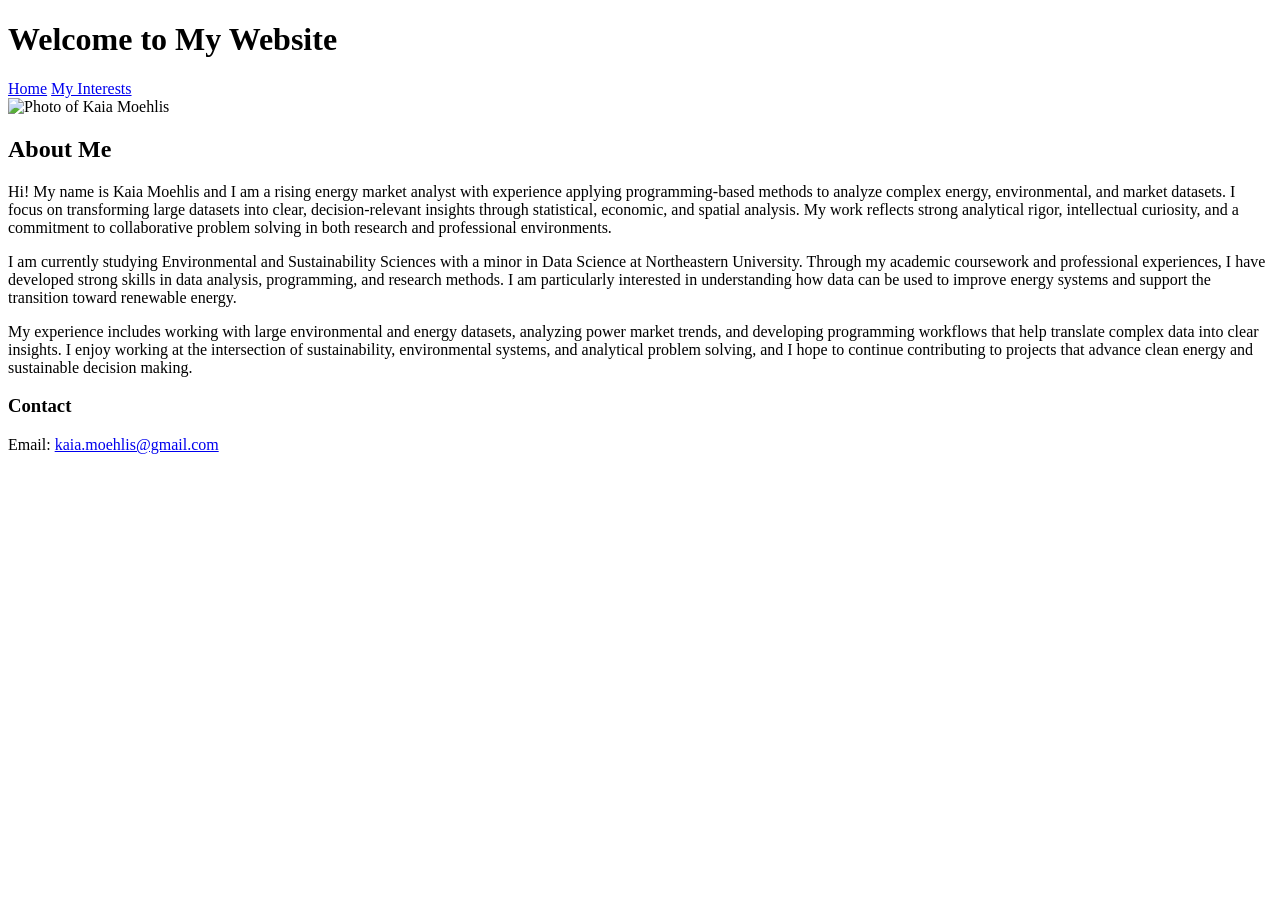
==== index.html @ 1e7b28e8 "Create index.html" ====
<!DOCTYPE html>
<html>
<head>
<title>Kaia Moehlis | Personal Website</title>
<link rel="stylesheet" href="style.css">
</head>

<body>

<header>
<h1>Welcome to My Website</h1>

<nav>
<a href="index.html">Home</a>
<a href="interests.html">My Interests</a>
</nav>
</header>

<section>

<img src="profile.jpg" alt="Photo of Kaia Moehlis" width="300">

<h2>About Me</h2>

<p>
Hi! My name is Kaia Moehlis and I am a rising energy market analyst with experience applying programming-based methods to analyze complex energy, environmental, and market datasets. I focus on transforming large datasets into clear, decision-relevant insights through statistical, economic, and spatial analysis. My work reflects strong analytical rigor, intellectual curiosity, and a commitment to collaborative problem solving in both research and professional environments.
</p>

<p>
I am currently studying Environmental and Sustainability Sciences with a minor in Data Science at Northeastern University. Through my academic coursework and professional experiences, I have developed strong skills in data analysis, programming, and research methods. I am particularly interested in understanding how data can be used to improve energy systems and support the transition toward renewable energy.
</p>

<p>
My experience includes working with large environmental and energy datasets, analyzing power market trends, and developing programming workflows that help translate complex data into clear insights. I enjoy working at the intersection of sustainability, environmental systems, and analytical problem solving, and I hope to continue contributing to projects that advance clean energy and sustainable decision making.
</p>

</section>

<footer>

<h3>Contact</h3>

<p>Email: <a href="mailto:kaia.moehlis@gmail.com">kaia.moehlis@gmail.com</a></p>

</footer>

</body>
</html>
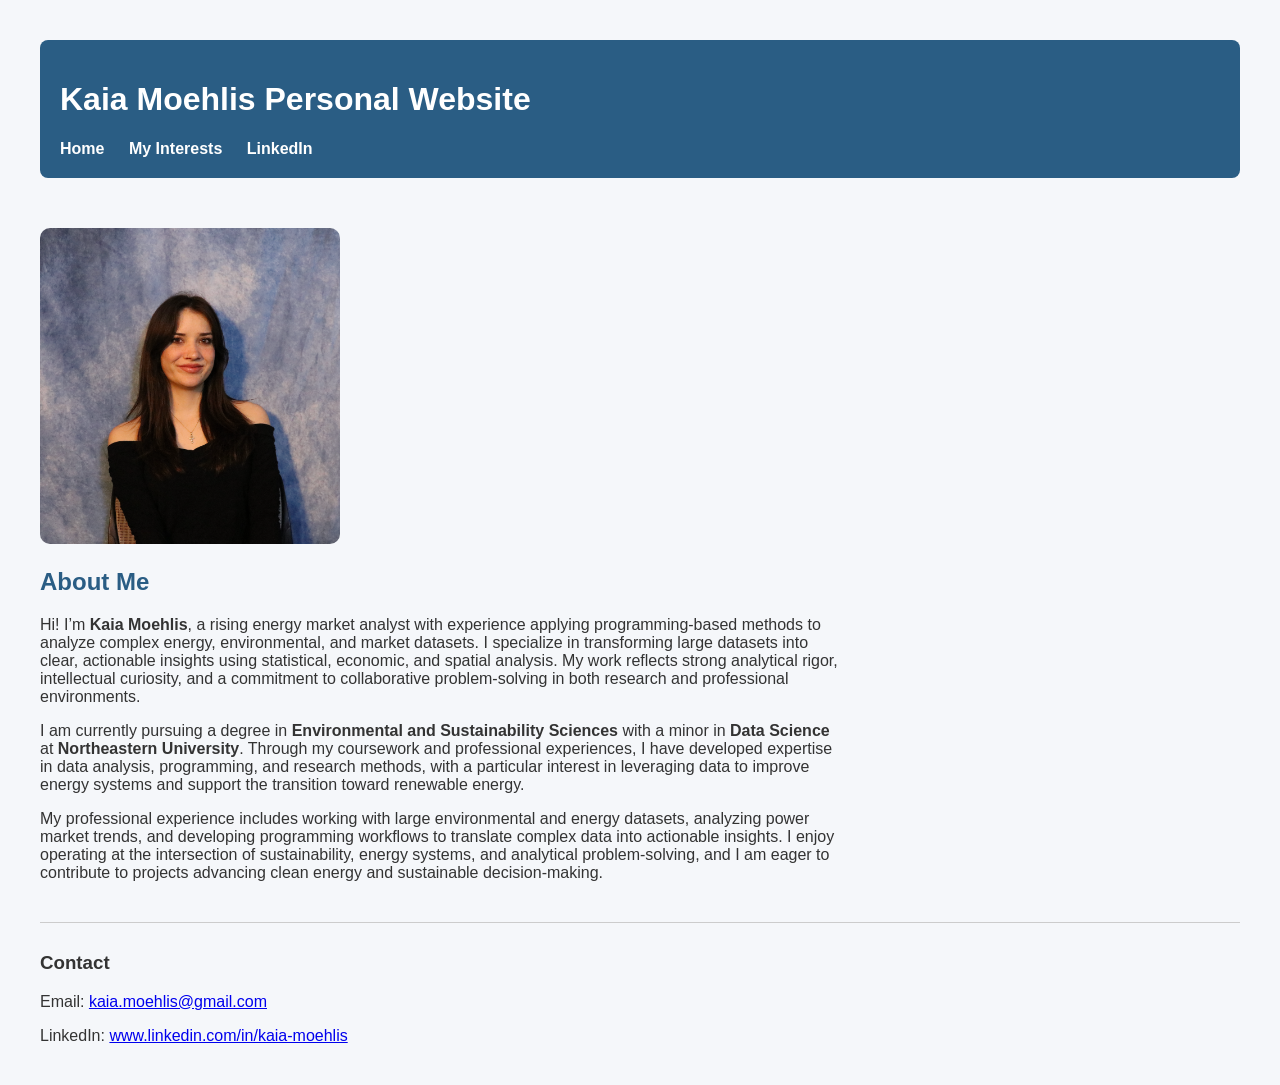
==== commit 01ac4e4e: "Update index.html" ====
--- a/index.html
+++ b/index.html
@@ -1,48 +1,45 @@
 <!DOCTYPE html>
-<html>
+<html lang="en">
 <head>
-<title>Kaia Moehlis | Personal Website</title>
-<link rel="stylesheet" href="style.css">
+  <meta charset="UTF-8">
+  <meta name="viewport" content="width=device-width, initial-scale=1.0">
+  <title>Kaia Moehlis | Personal Website</title>
+  <link rel="stylesheet" href="style.css">
 </head>
-
 <body>
 
-<header>
-<h1>Welcome to My Website</h1>
+  <header>
+    <h1>Kaia Moehlis Personal Website</h1>
+    <nav>
+      <a href="index.html">Home</a>
+      <a href="interests.html">My Interests</a>
+      <a href="https://www.linkedin.com/in/kaia-moehlis" target="_blank" rel="noopener">LinkedIn</a>
+    </nav>
+  </header>
 
-<nav>
-<a href="index.html">Home</a>
-<a href="interests.html">My Interests</a>
-</nav>
-</header>
+  <section>
+    <img src="profile.jpg" alt="Photo of Kaia Moehlis" width="300">
 
-<section>
+    <h2>About Me</h2>
 
-<img src="profile.jpg" alt="Photo of Kaia Moehlis" width="300">
+    <p>
+      Hi! I’m <strong>Kaia Moehlis</strong>, a rising energy market analyst with experience applying programming-based methods to analyze complex energy, environmental, and market datasets. I specialize in transforming large datasets into clear, actionable insights using statistical, economic, and spatial analysis. My work reflects strong analytical rigor, intellectual curiosity, and a commitment to collaborative problem-solving in both research and professional environments.
+    </p>
 
-<h2>About Me</h2>
+    <p>
+      I am currently pursuing a degree in <strong>Environmental and Sustainability Sciences</strong> with a minor in <strong>Data Science</strong> at <strong>Northeastern University</strong>. Through my coursework and professional experiences, I have developed expertise in data analysis, programming, and research methods, with a particular interest in leveraging data to improve energy systems and support the transition toward renewable energy.
+    </p>
 
-<p>
-Hi! My name is Kaia Moehlis and I am a rising energy market analyst with experience applying programming-based methods to analyze complex energy, environmental, and market datasets. I focus on transforming large datasets into clear, decision-relevant insights through statistical, economic, and spatial analysis. My work reflects strong analytical rigor, intellectual curiosity, and a commitment to collaborative problem solving in both research and professional environments.
-</p>
+    <p>
+      My professional experience includes working with large environmental and energy datasets, analyzing power market trends, and developing programming workflows to translate complex data into actionable insights. I enjoy operating at the intersection of sustainability, energy systems, and analytical problem-solving, and I am eager to contribute to projects advancing clean energy and sustainable decision-making.
+    </p>
+  </section>
 
-<p>
-I am currently studying Environmental and Sustainability Sciences with a minor in Data Science at Northeastern University. Through my academic coursework and professional experiences, I have developed strong skills in data analysis, programming, and research methods. I am particularly interested in understanding how data can be used to improve energy systems and support the transition toward renewable energy.
-</p>
-
-<p>
-My experience includes working with large environmental and energy datasets, analyzing power market trends, and developing programming workflows that help translate complex data into clear insights. I enjoy working at the intersection of sustainability, environmental systems, and analytical problem solving, and I hope to continue contributing to projects that advance clean energy and sustainable decision making.
-</p>
-
-</section>
-
-<footer>
-
-<h3>Contact</h3>
-
-<p>Email: <a href="mailto:kaia.moehlis@gmail.com">kaia.moehlis@gmail.com</a></p>
-
-</footer>
+  <footer>
+    <h3>Contact</h3>
+    <p>Email: <a href="mailto:kaia.moehlis@gmail.com">kaia.moehlis@gmail.com</a></p>
+    <p>LinkedIn: <a href="https://www.linkedin.com/in/kaia-moehlis" target="_blank" rel="noopener">www.linkedin.com/in/kaia-moehlis</a></p>
+  </footer>
 
 </body>
 </html>
--- a/style.css
+++ b/style.css
@@ -0,0 +1,49 @@
+body {
+font-family: Arial, sans-serif;
+margin: 40px;
+background-color: #f5f7fa;
+color: #333;
+}
+
+header {
+background-color: #2a5d84;
+color: white;
+padding: 20px;
+border-radius: 8px;
+}
+
+nav {
+margin-top: 10px;
+}
+
+nav a {
+margin-right: 20px;
+color: white;
+text-decoration: none;
+font-weight: bold;
+}
+
+nav a:hover {
+text-decoration: underline;
+}
+
+section {
+max-width: 800px;
+margin-top: 30px;
+}
+
+img {
+margin-top: 20px;
+border-radius: 10px;
+}
+
+h2 {
+margin-top: 20px;
+color: #2a5d84;
+}
+
+footer {
+margin-top: 40px;
+padding-top: 10px;
+border-top: 1px solid #ccc;
+}
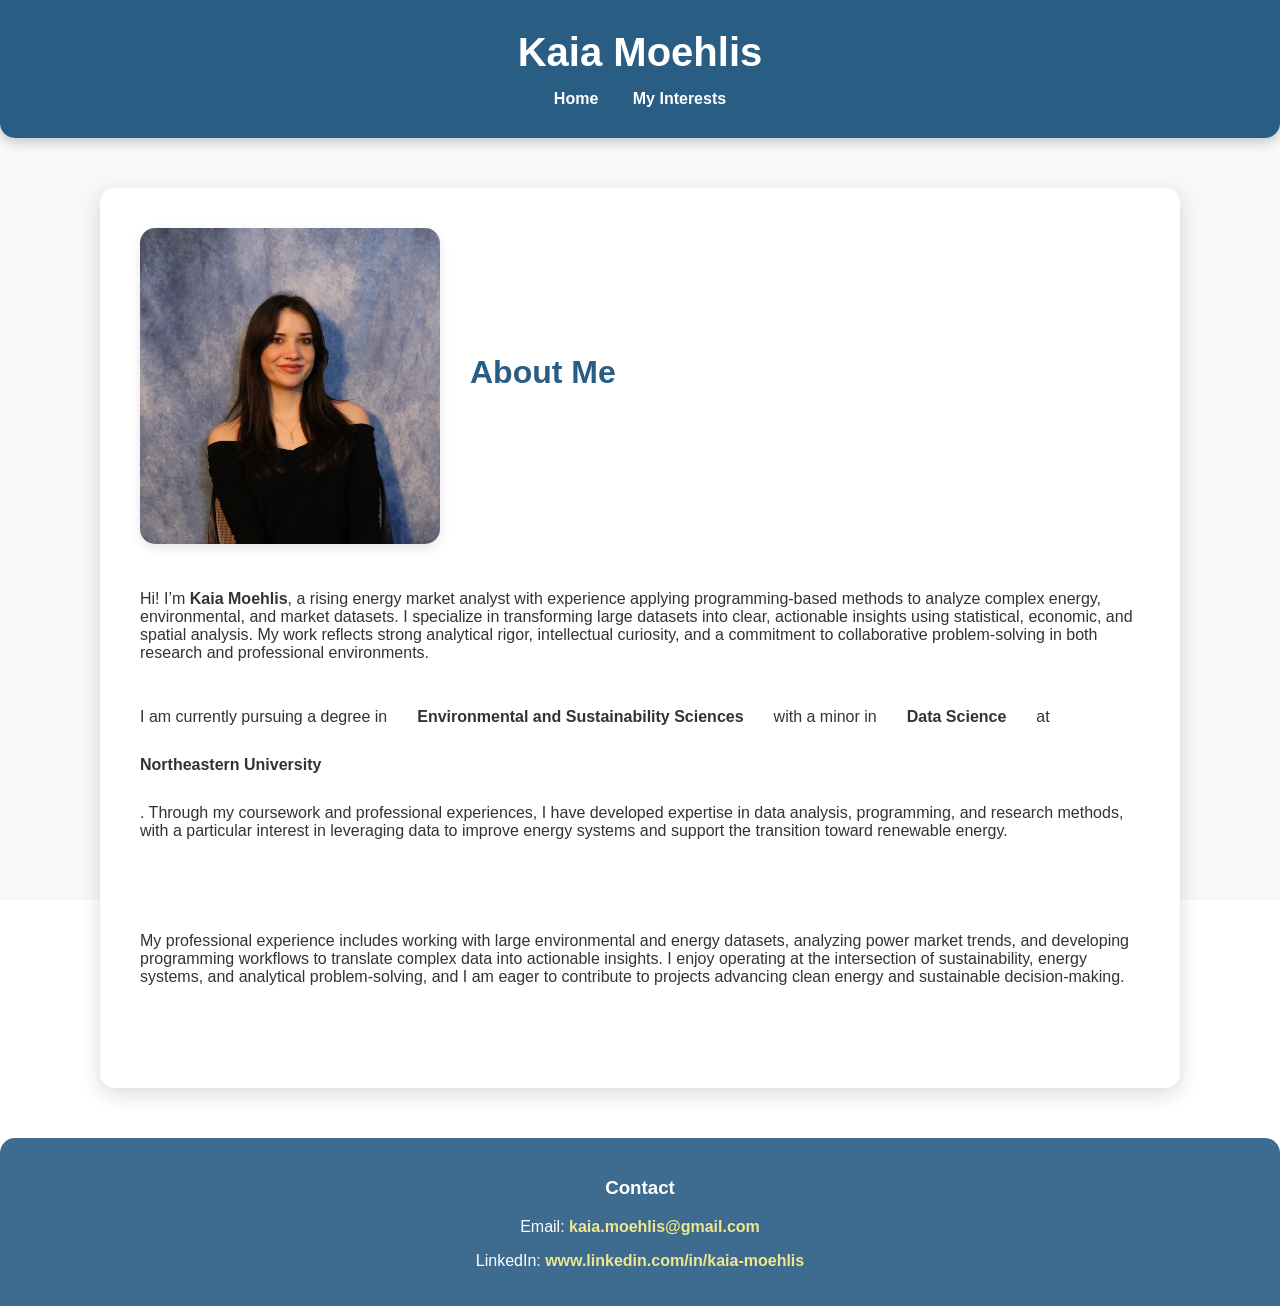
==== commit d45614d2: "Update index.html" ====
--- a/index.html
+++ b/index.html
@@ -9,11 +9,10 @@
 <body>
 
   <header>
-    <h1>Kaia Moehlis Personal Website</h1>
+    <h1>Kaia Moehlis</h1>
     <nav>
       <a href="index.html">Home</a>
       <a href="interests.html">My Interests</a>
-      <a href="https://www.linkedin.com/in/kaia-moehlis" target="_blank" rel="noopener">LinkedIn</a>
     </nav>
   </header>
 
@@ -26,11 +25,9 @@
       Hi! I’m <strong>Kaia Moehlis</strong>, a rising energy market analyst with experience applying programming-based methods to analyze complex energy, environmental, and market datasets. I specialize in transforming large datasets into clear, actionable insights using statistical, economic, and spatial analysis. My work reflects strong analytical rigor, intellectual curiosity, and a commitment to collaborative problem-solving in both research and professional environments.
     </p>
 
-    <p>
       I am currently pursuing a degree in <strong>Environmental and Sustainability Sciences</strong> with a minor in <strong>Data Science</strong> at <strong>Northeastern University</strong>. Through my coursework and professional experiences, I have developed expertise in data analysis, programming, and research methods, with a particular interest in leveraging data to improve energy systems and support the transition toward renewable energy.
     </p>
 
-    <p>
       My professional experience includes working with large environmental and energy datasets, analyzing power market trends, and developing programming workflows to translate complex data into actionable insights. I enjoy operating at the intersection of sustainability, energy systems, and analytical problem-solving, and I am eager to contribute to projects advancing clean energy and sustainable decision-making.
     </p>
   </section>
--- a/style.css
+++ b/style.css
@@ -1,49 +1,131 @@
+/* Global Styles */
 body {
-font-family: Arial, sans-serif;
-margin: 40px;
-background-color: #f5f7fa;
-color: #333;
+    font-family: 'Arial', sans-serif;
+    margin: 0;
+    padding: 0;
+    color: #333;
+    background: url('background.jpg') no-repeat center center fixed;
+    background-size: cover;
 }
 
+/* Transparent overlay */
+body::before {
+    content: "";
+    position: fixed;
+    top: 0;
+    left: 0;
+    width: 100%;
+    height: 100%;
+    background-color: rgba(245, 247, 250, 0.85); /* semi-transparent overlay */
+    z-index: -1;
+}
+
+/* Header */
 header {
-background-color: #2a5d84;
-color: white;
-padding: 20px;
-border-radius: 8px;
+    text-align: center;
+    background-color: #2a5d84;
+    color: white;
+    padding: 30px 20px;
+    border-radius: 0 0 15px 15px;
+    box-shadow: 0 4px 12px rgba(0, 0, 0, 0.2);
+}
+
+header h1 {
+    margin: 0;
+    font-size: 2.5rem;
+    font-weight: bold;
 }
 
 nav {
-margin-top: 10px;
+    margin-top: 15px;
 }
 
 nav a {
-margin-right: 20px;
-color: white;
-text-decoration: none;
-font-weight: bold;
+    margin: 0 15px;
+    color: white;
+    text-decoration: none;
+    font-weight: bold;
+    font-size: 1rem;
+    transition: all 0.3s ease;
 }
 
 nav a:hover {
-text-decoration: underline;
+    text-decoration: underline;
+    color: #f0e68c; /* subtle accent on hover */
 }
 
+/* Main Section */
 section {
-max-width: 800px;
-margin-top: 30px;
+    max-width: 1000px;
+    margin: 50px auto;
+    padding: 40px;
+    background-color: rgba(255, 255, 255, 0.95);
+    border-radius: 15px;
+    box-shadow: 0 6px 20px rgba(0, 0, 0, 0.15);
+    display: flex;
+    flex-wrap: wrap;
+    align-items: center;
+    gap: 30px;
 }
 
-img {
-margin-top: 20px;
-border-radius: 10px;
+/* Profile Image */
+section img {
+    width: 300px;
+    border-radius: 15px;
+    box-shadow: 0 4px 12px rgba(0,0,0,0.1);
+}
+
+/* About Me Text */
+section div.about-text {
+    flex: 1;
+    min-width: 300px;
 }
 
 h2 {
-margin-top: 20px;
-color: #2a5d84;
+    color: #2a5d84;
+    margin-top: 0;
+    font-size: 2rem;
 }
 
+/* Lists */
+ul {
+    list-style-type: disc;
+    padding-left: 20px;
+}
+
+/* Footer */
 footer {
-margin-top: 40px;
-padding-top: 10px;
-border-top: 1px solid #ccc;
+    text-align: center;
+    margin-top: 50px;
+    padding: 20px;
+    background-color: rgba(42, 93, 132, 0.9);
+    color: white;
+    border-radius: 15px 15px 0 0;
 }
+
+footer a {
+    color: #f0e68c;
+    text-decoration: none;
+    font-weight: bold;
+    transition: all 0.3s ease;
+}
+
+footer a:hover {
+    text-decoration: underline;
+}
+
+/* Responsive Design */
+@media screen and (max-width: 900px) {
+    section {
+        flex-direction: column;
+        text-align: center;
+    }
+    
+    section div.about-text {
+        text-align: center;
+    }
+    
+    section img {
+        margin: 0 auto;
+    }
+}
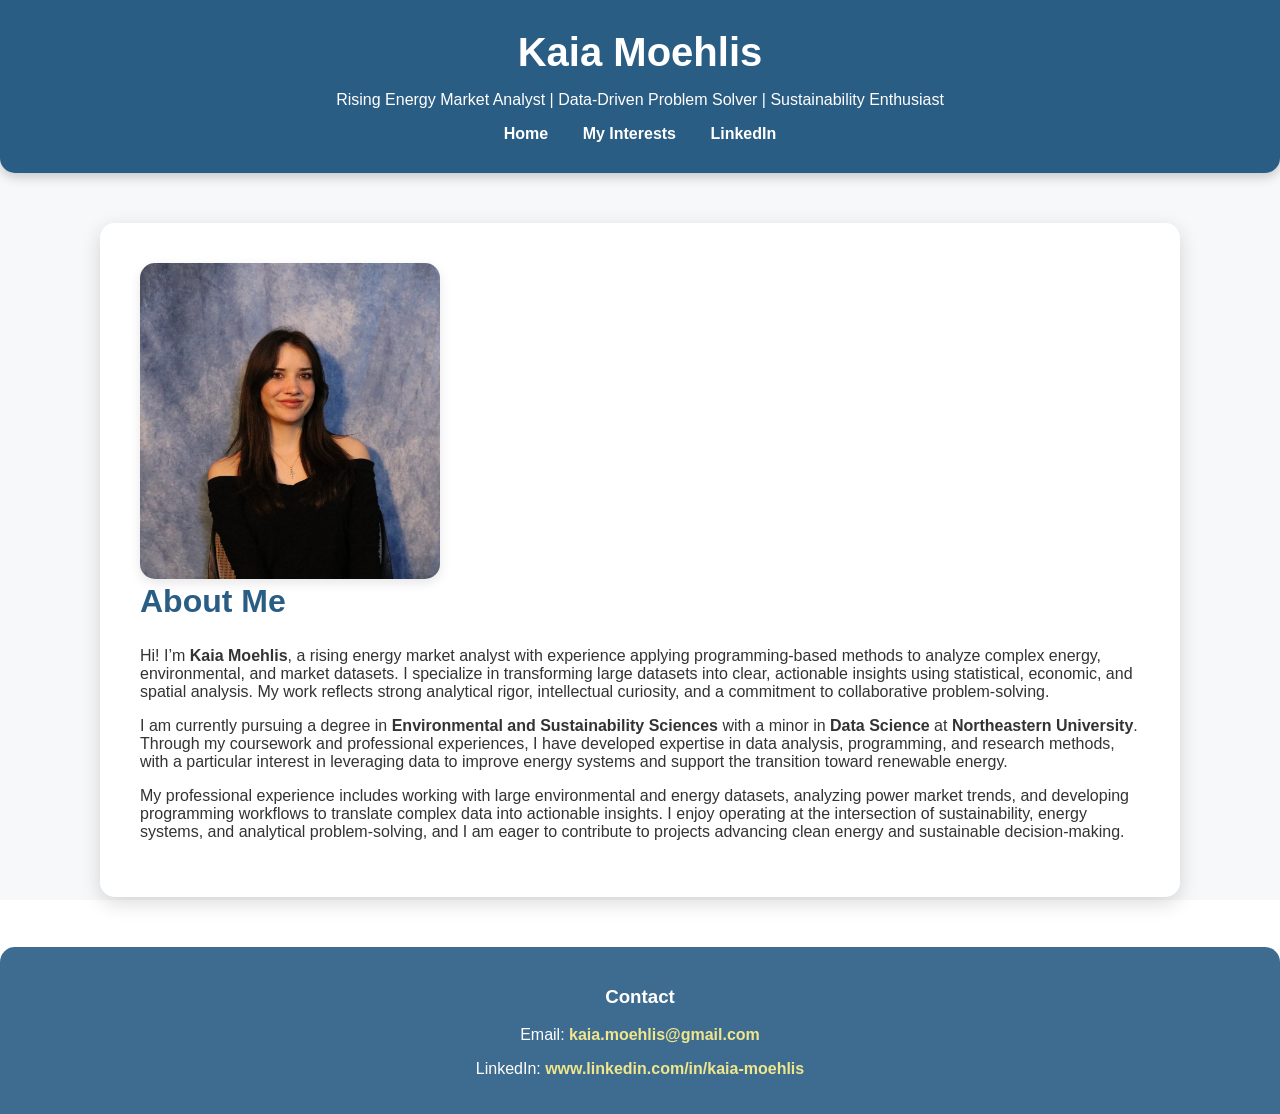
==== commit 43c81a7b: "Update index.html" ====
--- a/index.html
+++ b/index.html
@@ -8,30 +8,43 @@
 </head>
 <body>
 
-  <header>
-    <h1>Kaia Moehlis</h1>
-    <nav>
-      <a href="index.html">Home</a>
-      <a href="interests.html">My Interests</a>
-    </nav>
+  <!-- Hero Section -->
+  <header class="hero">
+    <div class="hero-overlay">
+      <h1>Kaia Moehlis</h1>
+      <p>Rising Energy Market Analyst | Data-Driven Problem Solver | Sustainability Enthusiast</p>
+      <nav>
+        <a href="index.html">Home</a>
+        <a href="interests.html">My Interests</a>
+        <a href="https://www.linkedin.com/in/kaia-moehlis" target="_blank" rel="noopener">LinkedIn</a>
+      </nav>
+    </div>
   </header>
 
-  <section>
-    <img src="profile.jpg" alt="Photo of Kaia Moehlis" width="300">
+  <!-- About Me Section -->
+  <section class="about-section">
+    <div class="profile-container">
+      <img src="profile.jpg" alt="Photo of Kaia Moehlis" class="profile-photo">
 
-    <h2>About Me</h2>
+      <div class="about-text">
+        <h2>About Me</h2>
 
-    <p>
-      Hi! I’m <strong>Kaia Moehlis</strong>, a rising energy market analyst with experience applying programming-based methods to analyze complex energy, environmental, and market datasets. I specialize in transforming large datasets into clear, actionable insights using statistical, economic, and spatial analysis. My work reflects strong analytical rigor, intellectual curiosity, and a commitment to collaborative problem-solving in both research and professional environments.
-    </p>
+        <p>
+          Hi! I’m <strong>Kaia Moehlis</strong>, a rising energy market analyst with experience applying programming-based methods to analyze complex energy, environmental, and market datasets. I specialize in transforming large datasets into clear, actionable insights using statistical, economic, and spatial analysis. My work reflects strong analytical rigor, intellectual curiosity, and a commitment to collaborative problem-solving.
+        </p>
 
-      I am currently pursuing a degree in <strong>Environmental and Sustainability Sciences</strong> with a minor in <strong>Data Science</strong> at <strong>Northeastern University</strong>. Through my coursework and professional experiences, I have developed expertise in data analysis, programming, and research methods, with a particular interest in leveraging data to improve energy systems and support the transition toward renewable energy.
-    </p>
+        <p>
+          I am currently pursuing a degree in <strong>Environmental and Sustainability Sciences</strong> with a minor in <strong>Data Science</strong> at <strong>Northeastern University</strong>. Through my coursework and professional experiences, I have developed expertise in data analysis, programming, and research methods, with a particular interest in leveraging data to improve energy systems and support the transition toward renewable energy.
+        </p>
 
-      My professional experience includes working with large environmental and energy datasets, analyzing power market trends, and developing programming workflows to translate complex data into actionable insights. I enjoy operating at the intersection of sustainability, energy systems, and analytical problem-solving, and I am eager to contribute to projects advancing clean energy and sustainable decision-making.
-    </p>
+        <p>
+          My professional experience includes working with large environmental and energy datasets, analyzing power market trends, and developing programming workflows to translate complex data into actionable insights. I enjoy operating at the intersection of sustainability, energy systems, and analytical problem-solving, and I am eager to contribute to projects advancing clean energy and sustainable decision-making.
+        </p>
+      </div>
+    </div>
   </section>
 
+  <!-- Footer -->
   <footer>
     <h3>Contact</h3>
     <p>Email: <a href="mailto:kaia.moehlis@gmail.com">kaia.moehlis@gmail.com</a></p>
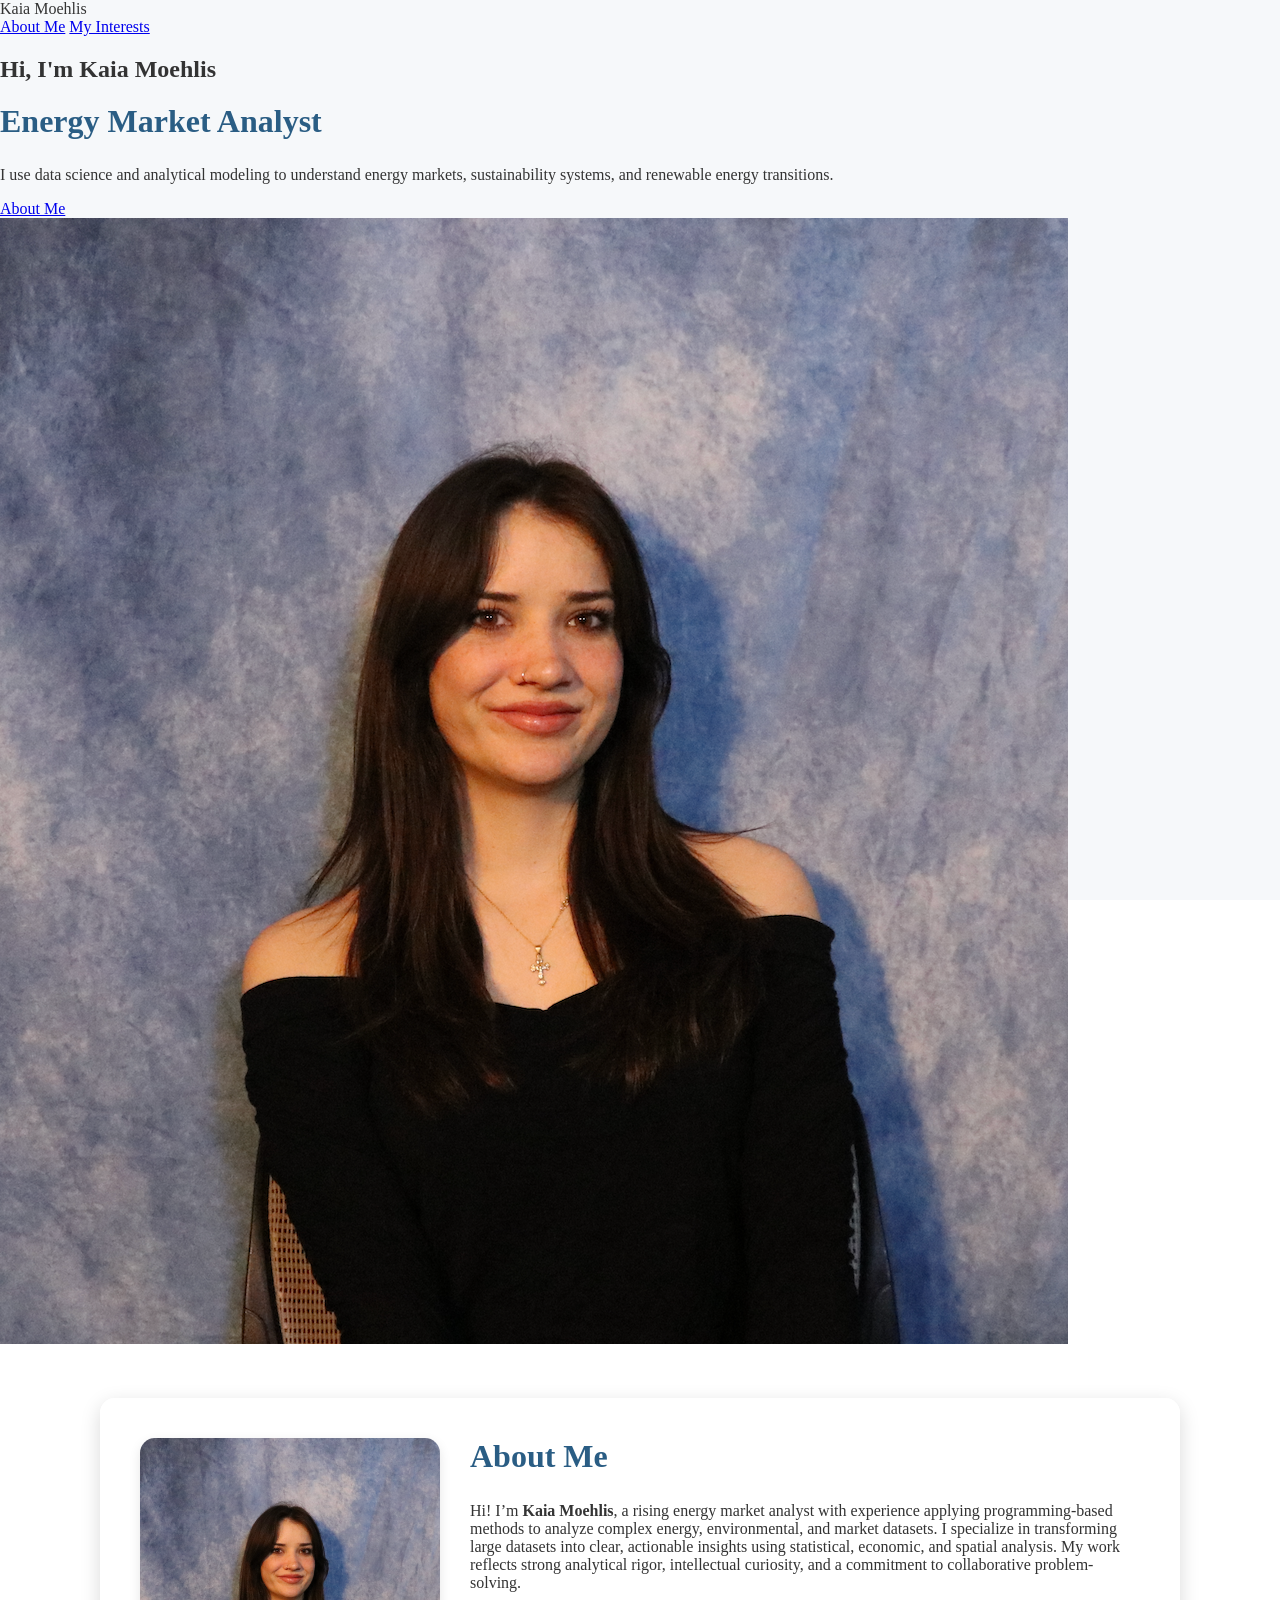
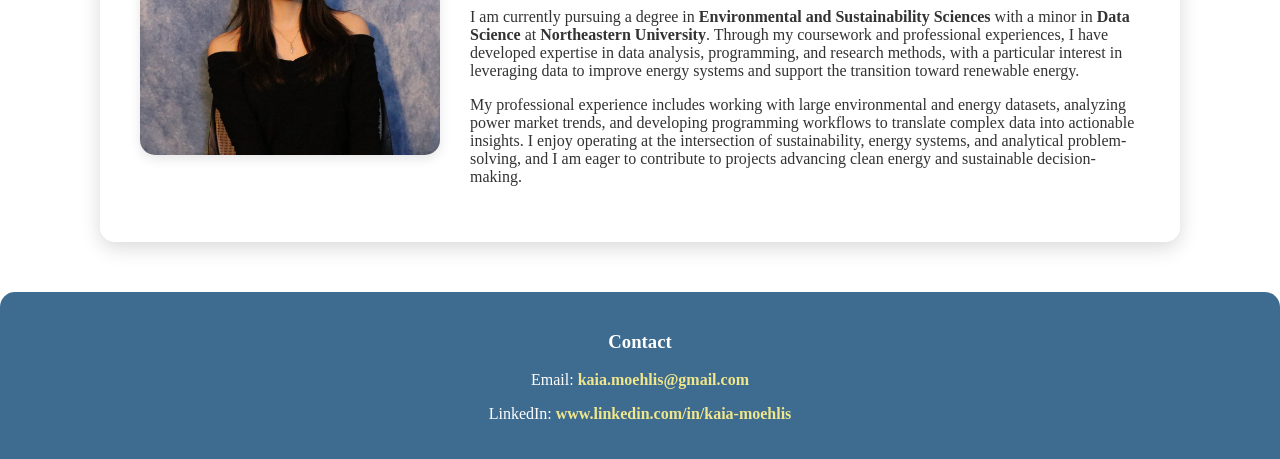
==== commit 5f1b950a: "Update index.html" ====
--- a/index.html
+++ b/index.html
@@ -7,19 +7,40 @@
   <link rel="stylesheet" href="style.css">
 </head>
 <body>
+  
+<!-- Navigation Bar -->
+<header class="navbar">
+  <div class="nav-container">
+    <div class="logo">Kaia Moehlis</div>
+    <nav>
+      <a href="about.html">About Me</a>
+      <a href="interests.html">My Interests</a>
+    </nav>
+  </div>
+</header>
 
-  <!-- Hero Section -->
-  <header class="hero">
-    <div class="hero-overlay">
-      <h1>Kaia Moehlis</h1>
-      <p>Rising Energy Market Analyst | Data-Driven Problem Solver | Sustainability Enthusiast</p>
-      <nav>
-        <a href="index.html">Home</a>
-        <a href="interests.html">My Interests</a>
-        <a href="https://www.linkedin.com/in/kaia-moehlis" target="_blank" rel="noopener">LinkedIn</a>
-      </nav>
+<!-- Hero Section -->
+<section class="hero">
+  <div class="hero-content">
+
+    <div class="hero-text">
+      <h1>Hi, I'm Kaia Moehlis</h1>
+      <h2>Energy Market Analyst</h2>
+
+      <p>
+        I use data science and analytical modeling to understand energy markets,
+        sustainability systems, and renewable energy transitions.
+      </p>
+
+      <a class="hero-button" href="about.html">About Me</a>
     </div>
-  </header>
+
+    <div class="hero-image">
+      <img src="profile.jpg" alt="Kaia Moehlis">
+    </div>
+
+  </div>
+</section>
 
   <!-- About Me Section -->
   <section class="about-section">
--- a/style.css
+++ b/style.css
@@ -1,6 +1,6 @@
 /* Global Styles */
 body {
-    font-family: 'Arial', sans-serif;
+    font-family: 'Times New Roman', Times, serif;
     margin: 0;
     padding: 0;
     color: #333;
@@ -20,42 +20,50 @@
     z-index: -1;
 }
 
-/* Header */
-header {
+/* Hero Section */
+header.hero {
+    background: url('hero-background.jpg') no-repeat center center;
+    background-size: cover;
+    height: 450px;
+    display: flex;
+    align-items: center;
+    justify-content: center;
+    position: relative;
+    color: white;
     text-align: center;
-    background-color: #2a5d84;
-    color: white;
-    padding: 30px 20px;
-    border-radius: 0 0 15px 15px;
-    box-shadow: 0 4px 12px rgba(0, 0, 0, 0.2);
 }
 
-header h1 {
-    margin: 0;
-    font-size: 2.5rem;
-    font-weight: bold;
+header.hero .hero-overlay {
+    background-color: rgba(42, 93, 132, 0.6); /* semi-transparent overlay */
+    padding: 50px 30px;
+    border-radius: 15px;
+    max-width: 900px;
 }
 
-nav {
-    margin-top: 15px;
+header.hero h1 {
+    font-size: 3rem;
+    margin-bottom: 15px;
 }
 
-nav a {
+header.hero p {
+    font-size: 1.2rem;
+    margin-bottom: 20px;
+}
+
+header.hero nav a {
     margin: 0 15px;
     color: white;
+    font-weight: bold;
     text-decoration: none;
-    font-weight: bold;
-    font-size: 1rem;
-    transition: all 0.3s ease;
+    transition: color 0.3s ease;
 }
 
-nav a:hover {
-    text-decoration: underline;
-    color: #f0e68c; /* subtle accent on hover */
+header.hero nav a:hover {
+    color: #f0e68c;
 }
 
-/* Main Section */
-section {
+/* About Me / Main Section */
+section.about-section {
     max-width: 1000px;
     margin: 50px auto;
     padding: 40px;
@@ -68,15 +76,20 @@
     gap: 30px;
 }
 
-/* Profile Image */
-section img {
+section.about-section .profile-container {
+    display: flex;
+    flex-wrap: wrap;
+    align-items: flex-start;
+    gap: 30px;
+}
+
+section.about-section img.profile-photo {
     width: 300px;
     border-radius: 15px;
-    box-shadow: 0 4px 12px rgba(0,0,0,0.1);
+    box-shadow: 0 4px 12px rgba(0, 0, 0, 0.1);
 }
 
-/* About Me Text */
-section div.about-text {
+section.about-section .about-text {
     flex: 1;
     min-width: 300px;
 }
@@ -116,16 +129,28 @@
 
 /* Responsive Design */
 @media screen and (max-width: 900px) {
-    section {
+    section.about-section {
         flex-direction: column;
         text-align: center;
     }
     
-    section div.about-text {
+    section.about-section .about-text {
         text-align: center;
     }
     
-    section img {
+    section.about-section img.profile-photo {
         margin: 0 auto;
     }
+    
+    header.hero {
+        height: 350px;
+    }
+
+    header.hero h1 {
+        font-size: 2rem;
+    }
+
+    header.hero p {
+        font-size: 1rem;
+    }
 }
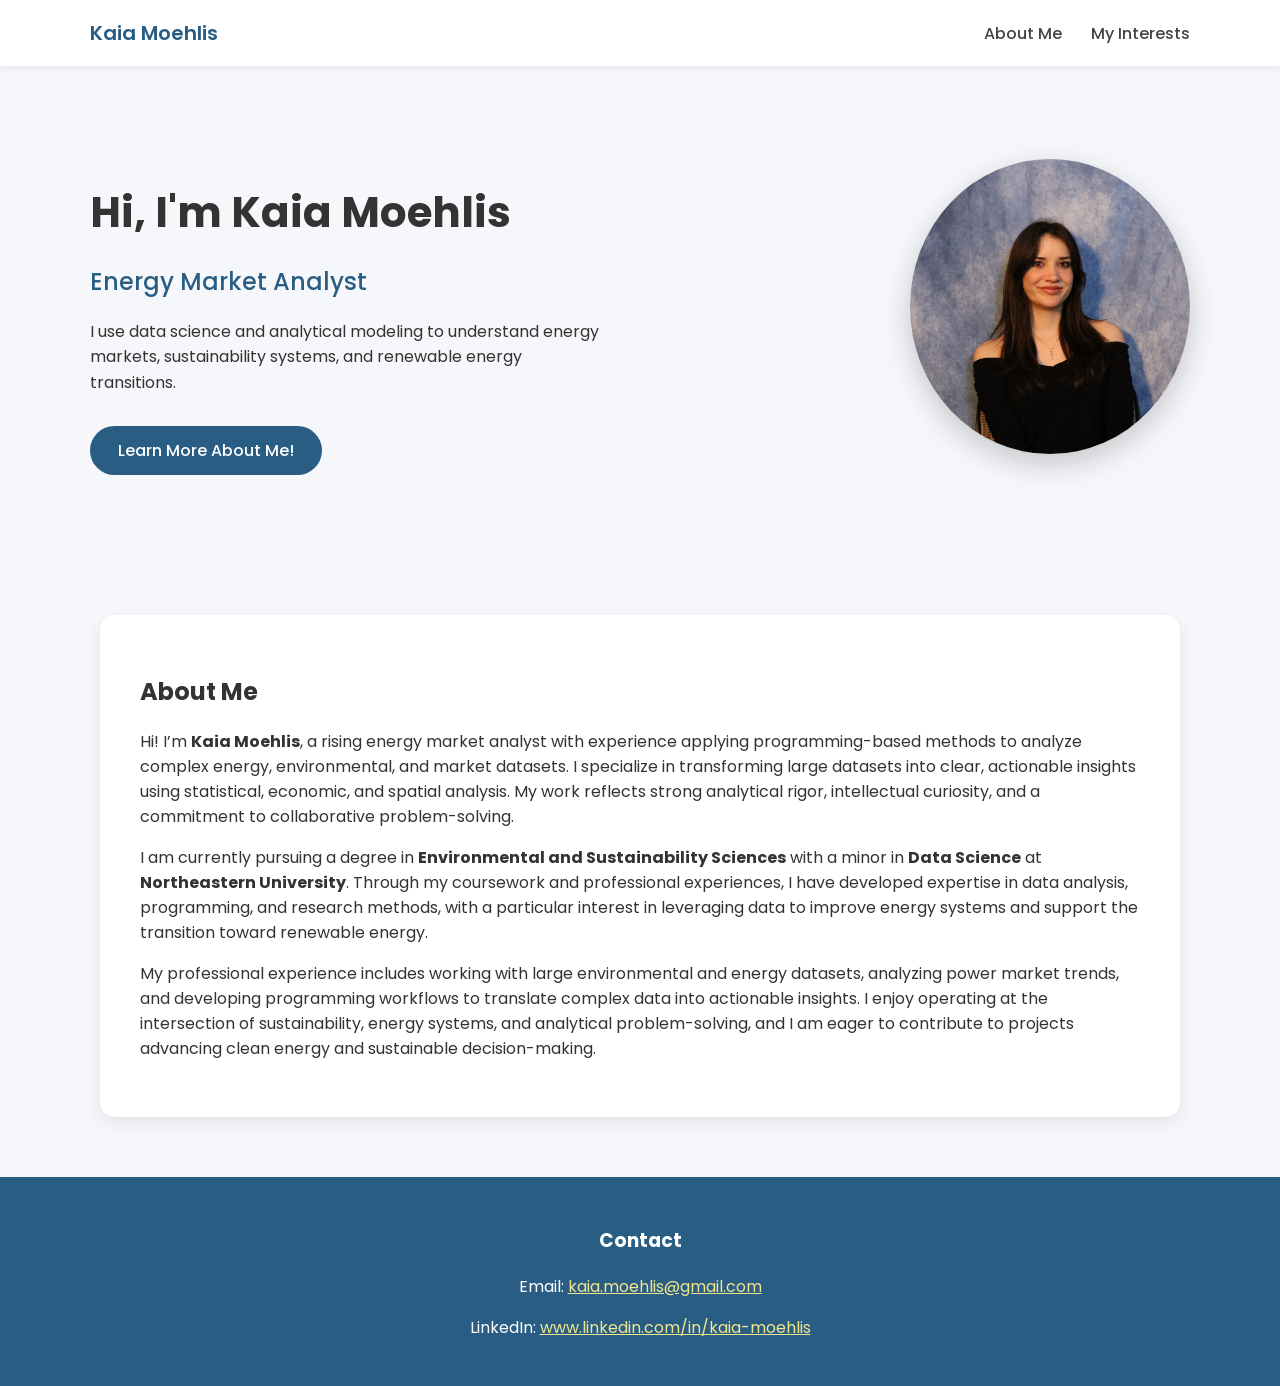
==== commit 0adde503: "Update index.html" ====
--- a/index.html
+++ b/index.html
@@ -32,7 +32,7 @@
         sustainability systems, and renewable energy transitions.
       </p>
 
-      <a class="hero-button" href="about.html">About Me</a>
+      <a class="hero-button" href="interests.html">Learn More About Me!</a>
     </div>
 
     <div class="hero-image">
@@ -42,29 +42,26 @@
   </div>
 </section>
 
-  <!-- About Me Section -->
-  <section class="about-section">
-    <div class="profile-container">
-      <img src="profile.jpg" alt="Photo of Kaia Moehlis" class="profile-photo">
+<!-- About Me Section -->
+<section class="about-section">
+  <div class="about-text">
+    <h2>About Me</h2>
 
-      <div class="about-text">
-        <h2>About Me</h2>
+    <p>
+      Hi! I’m <strong>Kaia Moehlis</strong>, a rising energy market analyst with experience applying programming-based methods to analyze complex energy, environmental, and market datasets. I specialize in transforming large datasets into clear, actionable insights using statistical, economic, and spatial analysis. My work reflects strong analytical rigor, intellectual curiosity, and a commitment to collaborative problem-solving.
+    </p>
 
-        <p>
-          Hi! I’m <strong>Kaia Moehlis</strong>, a rising energy market analyst with experience applying programming-based methods to analyze complex energy, environmental, and market datasets. I specialize in transforming large datasets into clear, actionable insights using statistical, economic, and spatial analysis. My work reflects strong analytical rigor, intellectual curiosity, and a commitment to collaborative problem-solving.
-        </p>
+    <p>
+      I am currently pursuing a degree in <strong>Environmental and Sustainability Sciences</strong> with a minor in <strong>Data Science</strong> at <strong>Northeastern University</strong>. Through my coursework and professional experiences, I have developed expertise in data analysis, programming, and research methods, with a particular interest in leveraging data to improve energy systems and support the transition toward renewable energy.
+    </p>
 
-        <p>
-          I am currently pursuing a degree in <strong>Environmental and Sustainability Sciences</strong> with a minor in <strong>Data Science</strong> at <strong>Northeastern University</strong>. Through my coursework and professional experiences, I have developed expertise in data analysis, programming, and research methods, with a particular interest in leveraging data to improve energy systems and support the transition toward renewable energy.
-        </p>
+    <p>
+      My professional experience includes working with large environmental and energy datasets, analyzing power market trends, and developing programming workflows to translate complex data into actionable insights. I enjoy operating at the intersection of sustainability, energy systems, and analytical problem-solving, and I am eager to contribute to projects advancing clean energy and sustainable decision-making.
+    </p>
 
-        <p>
-          My professional experience includes working with large environmental and energy datasets, analyzing power market trends, and developing programming workflows to translate complex data into actionable insights. I enjoy operating at the intersection of sustainability, energy systems, and analytical problem-solving, and I am eager to contribute to projects advancing clean energy and sustainable decision-making.
-        </p>
-      </div>
-    </div>
-  </section>
-
+  </div>
+</section>
+  
   <!-- Footer -->
   <footer>
     <h3>Contact</h3>
--- a/style.css
+++ b/style.css
@@ -1,156 +1,199 @@
-/* Global Styles */
-body {
-    font-family: 'Times New Roman', Times, serif;
-    margin: 0;
-    padding: 0;
-    color: #333;
-    background: url('background.jpg') no-repeat center center fixed;
-    background-size: cover;
+/* Google Font */
+@import url('https://fonts.googleapis.com/css2?family=Poppins:wght@300;400;500;600&display=swap');
+
+body{
+    font-family:'Poppins', sans-serif;
+    margin:0;
+    background:#f5f7fa;
+    color:#333;
 }
 
-/* Transparent overlay */
-body::before {
-    content: "";
-    position: fixed;
-    top: 0;
-    left: 0;
-    width: 100%;
-    height: 100%;
-    background-color: rgba(245, 247, 250, 0.85); /* semi-transparent overlay */
-    z-index: -1;
+/* NAVBAR */
+
+.navbar{
+    width:100%;
+    background:white;
+    box-shadow:0 2px 8px rgba(0,0,0,0.08);
 }
 
-/* Hero Section */
-header.hero {
-    background: url('hero-background.jpg') no-repeat center center;
-    background-size: cover;
-    height: 450px;
-    display: flex;
-    align-items: center;
-    justify-content: center;
-    position: relative;
-    color: white;
-    text-align: center;
+.nav-container{
+    max-width:1100px;
+    margin:auto;
+    padding:18px 20px;
+    display:flex;
+    justify-content:space-between;
+    align-items:center;
 }
 
-header.hero .hero-overlay {
-    background-color: rgba(42, 93, 132, 0.6); /* semi-transparent overlay */
-    padding: 50px 30px;
-    border-radius: 15px;
-    max-width: 900px;
+.logo{
+    font-size:20px;
+    font-weight:600;
+    color:#2a5d84;
 }
 
-header.hero h1 {
-    font-size: 3rem;
-    margin-bottom: 15px;
+.navbar nav a{
+    margin-left:25px;
+    text-decoration:none;
+    font-weight:500;
+    color:#444;
 }
 
-header.hero p {
-    font-size: 1.2rem;
-    margin-bottom: 20px;
+.navbar nav a:hover{
+    color:#2a5d84;
 }
 
-header.hero nav a {
-    margin: 0 15px;
-    color: white;
-    font-weight: bold;
-    text-decoration: none;
-    transition: color 0.3s ease;
+/* HERO SECTION */
+
+.hero{
+    padding:80px 20px;
 }
 
-header.hero nav a:hover {
-    color: #f0e68c;
+.hero-content{
+    max-width:1100px;
+    margin:auto;
+    display:flex;
+    align-items:center;
+    justify-content:space-between;
+    gap:50px;
 }
 
-/* About Me / Main Section */
-section.about-section {
-    max-width: 1000px;
-    margin: 50px auto;
-    padding: 40px;
-    background-color: rgba(255, 255, 255, 0.95);
-    border-radius: 15px;
-    box-shadow: 0 6px 20px rgba(0, 0, 0, 0.15);
-    display: flex;
-    flex-wrap: wrap;
-    align-items: center;
-    gap: 30px;
+.hero-text{
+    max-width:520px;
 }
 
-section.about-section .profile-container {
-    display: flex;
-    flex-wrap: wrap;
-    align-items: flex-start;
-    gap: 30px;
+.hero-text h1{
+    font-size:42px;
+    margin-bottom:10px;
 }
 
-section.about-section img.profile-photo {
-    width: 300px;
-    border-radius: 15px;
-    box-shadow: 0 4px 12px rgba(0, 0, 0, 0.1);
+.hero-text h2{
+    color:#2a5d84;
+    font-weight:500;
+    margin-bottom:20px;
 }
 
-section.about-section .about-text {
-    flex: 1;
-    min-width: 300px;
+.hero-text p{
+    line-height:1.6;
+    margin-bottom:30px;
 }
 
-h2 {
-    color: #2a5d84;
-    margin-top: 0;
-    font-size: 2rem;
+/* Button */
+
+.hero-button{
+    display:inline-block;
+    padding:12px 28px;
+    background:#2a5d84;
+    color:white;
+    text-decoration:none;
+    border-radius:30px;
+    font-weight:500;
 }
 
-/* Lists */
-ul {
-    list-style-type: disc;
-    padding-left: 20px;
+.hero-button:hover{
+    background:#1f4a6a;
 }
 
-/* Footer */
-footer {
-    text-align: center;
-    margin-top: 50px;
-    padding: 20px;
-    background-color: rgba(42, 93, 132, 0.9);
-    color: white;
-    border-radius: 15px 15px 0 0;
+/* Hero Image */
+
+.hero-image img{
+    width:280px;
+    border-radius:50%;
+    box-shadow:0 10px 30px rgba(0,0,0,0.2);
 }
 
-footer a {
-    color: #f0e68c;
-    text-decoration: none;
-    font-weight: bold;
-    transition: all 0.3s ease;
+/* ABOUT SECTION */
+
+.about-section{
+    max-width:1000px;
+    margin:60px auto;
+    background:white;
+    padding:40px;
+    border-radius:15px;
+    box-shadow:0 6px 18px rgba(0,0,0,0.08);
 }
 
-footer a:hover {
-    text-decoration: underline;
+/* FOOTER */
+
+footer{
+    text-align:center;
+    margin-top:60px;
+    padding:30px;
+    background:#2a5d84;
+    color:white;
 }
 
-/* Responsive Design */
-@media screen and (max-width: 900px) {
-    section.about-section {
-        flex-direction: column;
-        text-align: center;
-    }
-    
-    section.about-section .about-text {
-        text-align: center;
-    }
-    
-    section.about-section img.profile-photo {
-        margin: 0 auto;
-    }
-    
-    header.hero {
-        height: 350px;
-    }
+footer a{
+    color:#f0e68c;
+}
 
-    header.hero h1 {
-        font-size: 2rem;
-    }
+/* MOBILE */
 
-    header.hero p {
-        font-size: 1rem;
-    }
+@media(max-width:900px){
+
+.hero-content{
+    flex-direction:column;
+    text-align:center;
 }
+
+.hero-image img{
+    width:200px;
+}
+
+}
+
+/* Interests Page */
+
+.interests-section{
+
+max-width:1100px;
+margin:70px auto;
+padding:40px;
+
+}
+
+.section-title{
+
+text-align:center;
+font-size:32px;
+margin-bottom:50px;
+color:#2a5d84;
+
+}
+
+.interests-grid{
+
+display:grid;
+grid-template-columns:repeat(auto-fit,minmax(260px,1fr));
+gap:30px;
+
+}
+
+.interest-card{
+
+background:white;
+padding:25px;
+border-radius:12px;
+box-shadow:0 4px 14px rgba(0,0,0,0.08);
+transition:transform .25s ease;
+
+}
+
+.interest-card:hover{
+
+transform:translateY(-6px);
+
+}
+
+.interest-card h3{
+
+margin-top:0;
+color:#2a5d84;
+
+}
+
+.interest-card p{
+
+line-height:1.6;
+
+}
+
